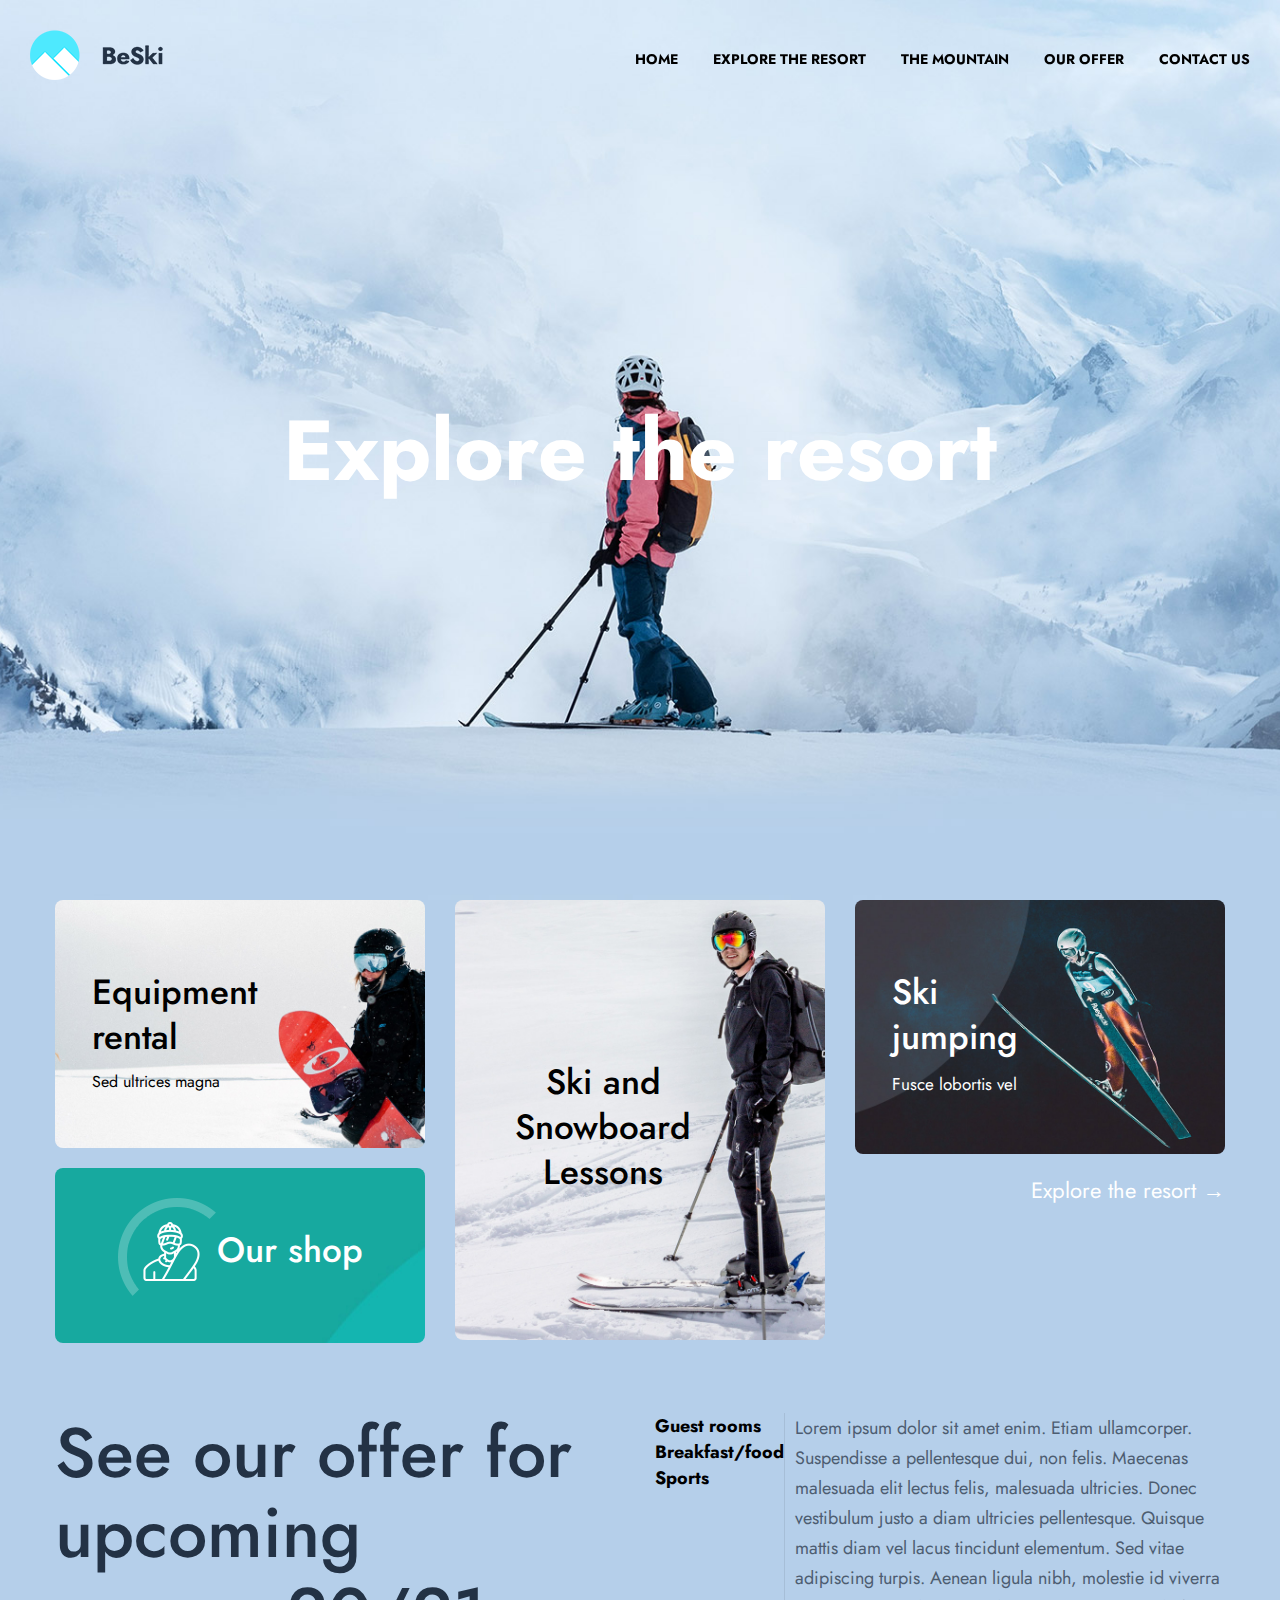
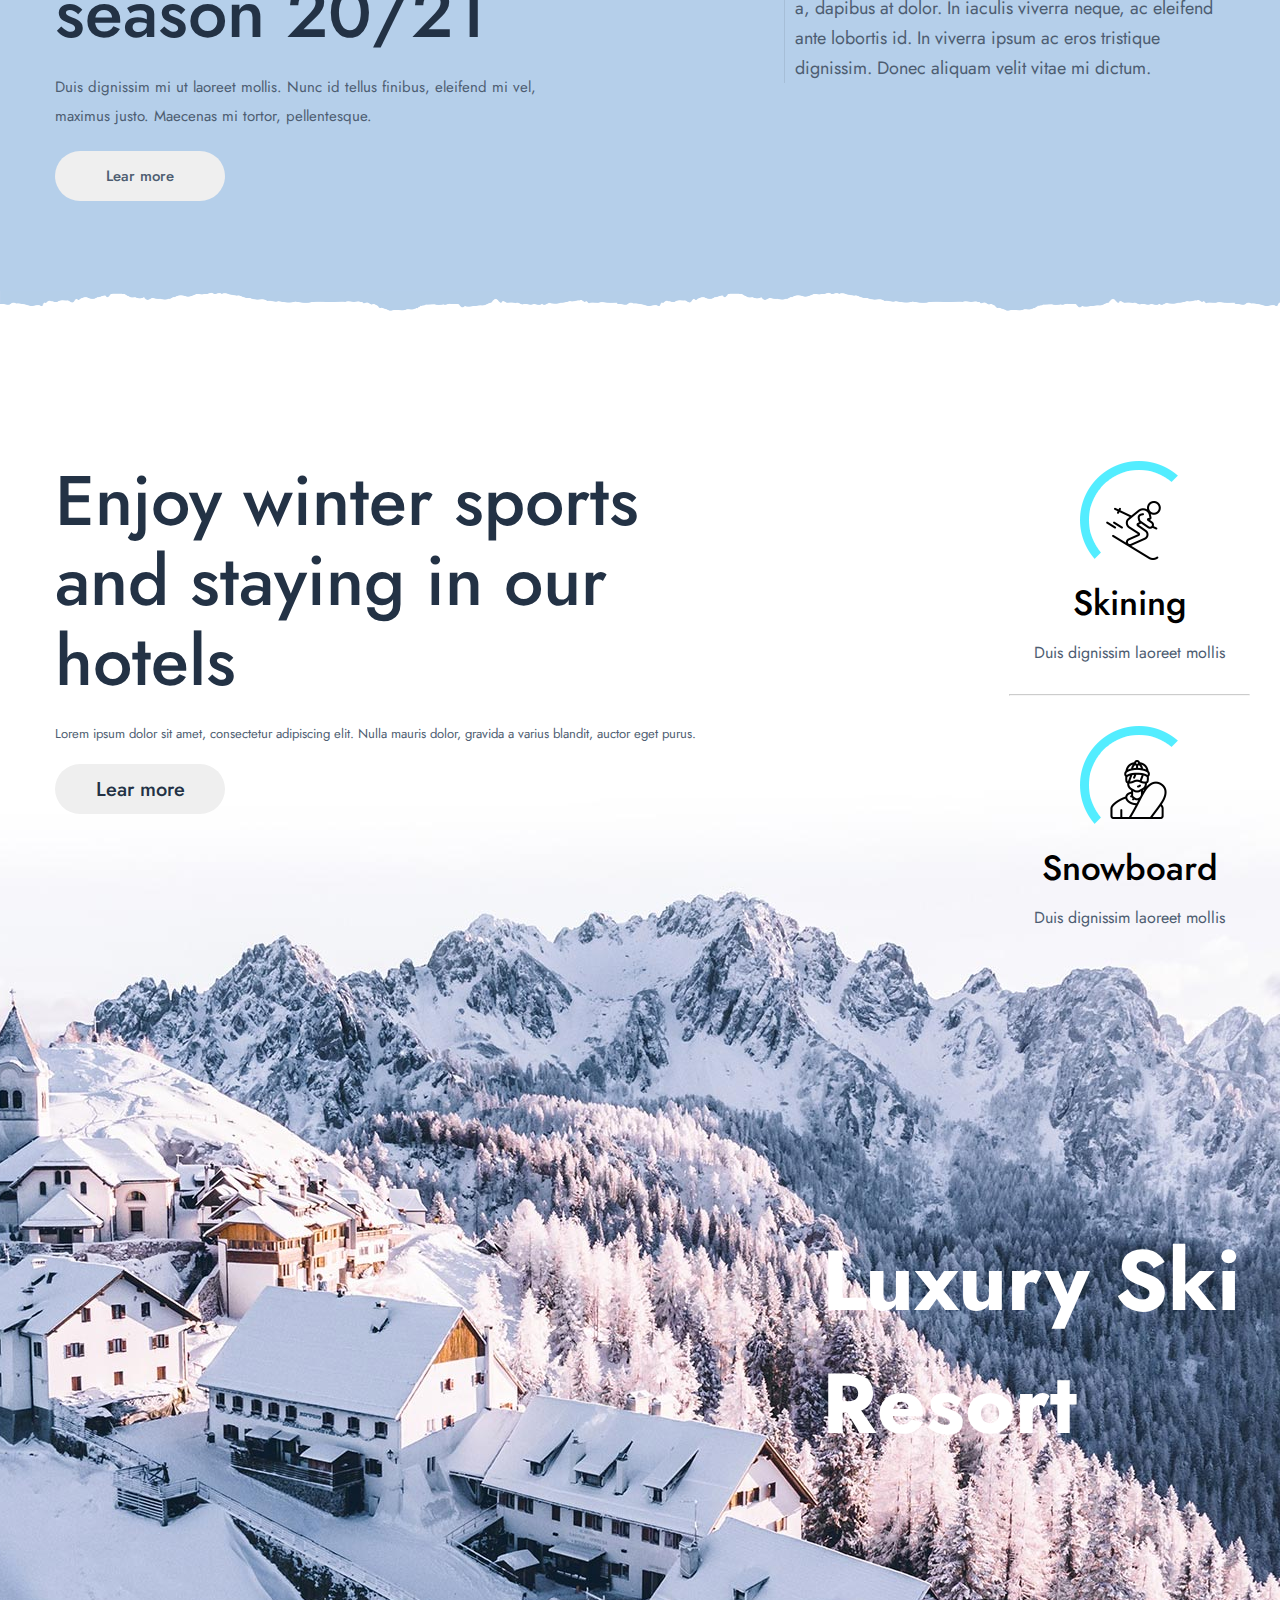
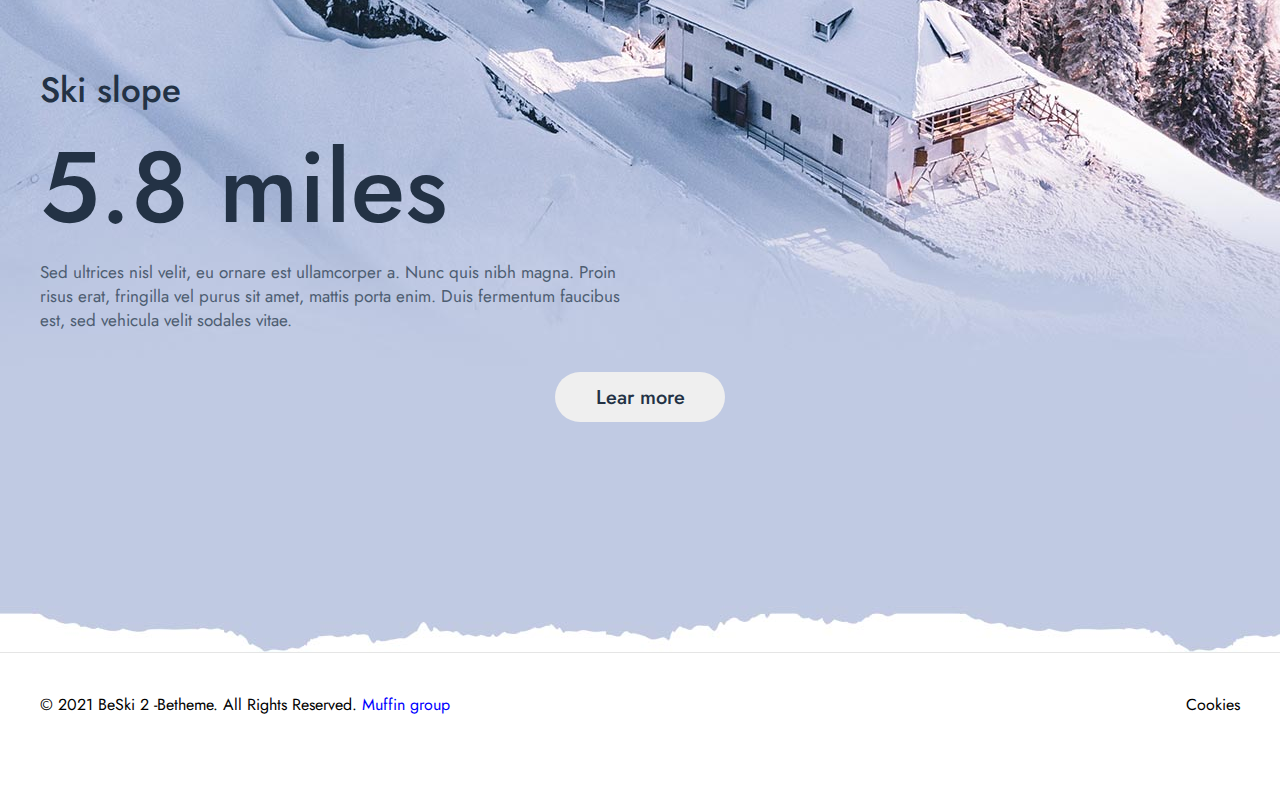
==== index.html @ 16492e91 "first commit" ====
<!DOCTYPE html>
<html lang="en">

<head>
    <meta charset="UTF-8">
    <meta http-equiv="X-UA-Compatible" content="IE=edge">
    <!-- <meta name="viewport" content="width=device-width, initial-scale=1.0"> -->
    <!-- <meta name="viewport" content="width=1220px"> -->
    <meta name="viewport" content="width=device-width">
    <link rel="stylesheet" href="style.css">
    <link href="https://fonts.googleapis.com/css2?family=Jost:wght@400;500;700&display=swap" rel="stylesheet">
    <title>SkiPoject</title>
</head>

<body class="body">

    <!-- --------------------------------- Start screen + header ----------------------------------------------------------  -->
    <div class="star-screen ">
        <header class="header">
            <div class="header__box">
                <a href="" class="header__logo"><img src="/logo/ski2.png" alt="logo"></a>
                <div class="header__burger">
                    <span></span>
                </div>
                <div class="header__menu">
                    <nav class="menu__body">
                        <ul class="menu__list">
                            <li>
                                <a href="" class="menu__link">
                                    <span>HOME</span>
                                </a>
                            </li>
                            <li>
                                <a href="" class="menu__link">
                                    <span>EXPLORE THE RESORT</span>
                                </a>
                            </li>
                            <li>
                                <a href="" class="menu__link">
                                    <span>THE MOUNTAIN</span>
                                </a>
                            </li>
                            <li>
                                <a href="" class="menu__link">
                                    <span>OUR OFFER</span>
                                </a>
                            </li>
                            <li>
                                <a href="" class="menu__link">
                                    <span>CONTACT US</span>
                                </a>
                            </li>
                        </ul>
                    </nav>

                </div>

            </div>
            <div class="body_overlay" style="display: block;"></div>
        </header>
        <div class="start-screen__title">
            <h1>Explore the resort</h1>
        </div>
    </div>
    <!-- --------------------------------- Start screen + header END ----------------------------------------------------------  -->
    <!-- /* --------------------- First blok section------------------- */ -->
    <main class="page">
        <div class="container">
            <div class="container__flex">
                <div class="thre-blok">
                    <div class="thre-blok__colum">
                        <div class="rental-blok">
                            <div class="rental__link">
                                <a href="http://" class="link color-black">Equipment <br> rental</a>
                            </div>
                            <div class="rental_text">Sed ultrices magna</div>
                        </div>
                        <div class="blok-shop">
                            <div class="shop__logo">
                                <img src="/logo/ski2-home-icon1.png" alt="" class="logo__img">
                            </div>
                            <div class="shop__link ">
                                <a href="http://" class="link color-white">Our shop</a>
                            </div>
                        </div>
                    </div>
                    <div class="thre-blok__colum">
                        <div class="lesson-blok">
                            <div class="lesson__link"><a href="http://" class="link color-black">
                                    <div> Ski and <br> Snowboard <br> Lessons</div>
                                </a></div>
                        </div>
                    </div>
                    <div class="thre-blok__colum">
                        <div class="blok-jumping">
                            <div class="jumping__link">
                                <a href="http://" class="link color-white">Ski <br> jumping</a>
                            </div>
                            <div class="jumping_text color-white">Fusce lobortis vel</div>
                        </div>
                        <div class="blok-resort">
                            <div class="resort__link ">
                                <a href="http://" class="color-white str2192">Explore the resort</a>
                            </div>
                        </div>
                    </div>
                </div>
            </div>

            <!-- /* --------------------- First blok section END------------------- */ -->

            <!-- ---------------------------------------------Second blok ------------------------------------- -->
            <div class="offer-blok">
                <div class="container__flex">
                    <div class="thre-blok">
                        <div class="thre-blok__colum">

                            <div class="offer-item">
                                <div class="offer__h2">
                                    See our offer for upcoming season 20/21
                                </div>

                                <span>Duis dignissim mi ut laoreet mollis. Nunc id tellus finibus, eleifend mi vel,
                                    maximus
                                    justo. Maecenas mi tortor, pellentesque.</span>
                                <div><button class="offer__button"> <span>Lear more</span> </button></div>
                            </div>
                        </div>
                        <div class="thre-blok__colum">
                            <div class="offer__list-blok">
                                <div class="offer__list">
                                    <ul class="list">

                                        <li>
                                            Guest rooms
                                        </li>

                                        <li>Breakfast/food</li>
                                        <li> Sports</li>
                                    </ul>
                                </div>

                                <div class="offer__info">
                                    <div class="info-text">Lorem ipsum dolor sit amet enim. Etiam
                                        ullamcorper. Suspendisse a pellentesque dui, non
                                        felis. Maecenas malesuada elit lectus felis, malesuada ultricies.

                                        Donec vestibulum justo a diam ultricies pellentesque. Quisque mattis diam vel
                                        lacus
                                        tincidunt elementum. Sed vitae adipiscing turpis. Aenean ligula nibh, molestie
                                        id
                                        viverra a, dapibus at dolor. In iaculis viverra neque, ac eleifend ante lobortis
                                        id.
                                        In
                                        viverra ipsum ac eros tristique dignissim. Donec aliquam velit vitae mi dictum.
                                    </div>
                                </div>
                            </div>
                        </div>
                    </div>
                </div>
            </div>
            <!-- ---------------------------------------------Second blok END ------------------------------------- -->


        </div>

    </main>
    <div class="gorisont"> </div>
    <!-- ------------------------third blok--------------------- -->
    <div class="full__screen-section">
        <main class="about-page">
            <div class="container">
                <div class="cotainer__flex">
                    <div class="about-blok">
                        <div class="two-blok">
                            <div class="two-blok__colum-first">
                                <div class="about-item">
                                    <div class="offer__h2">
                                        Enjoy winter sports and staying in our hotels
                                    </div>
                                    <span>Lorem ipsum dolor sit amet, consectetur adipiscing elit. Nulla mauris dolor,
                                        gravida a varius blandit, auctor eget purus.</span>
                                    <div><button class="offer__button"> <span>Lear more</span> </button></div>
                                </div>
                            </div>
                            <div class="two-blok__colum">

                                <div class="skining-item">
                                    <div class="skining__logo">
                                        <img src="/logo/ski2-mountain-skining.png" alt="">
                                    </div>
                                    <div class="skining-title">
                                        <div>
                                            <h3>Skining</h3>
                                        </div>
                                    </div>
                                    <div class="skining-tekst">
                                        <p>Duis dignissim laoreet mollis</p>
                                    </div>
                                </div>
                                <div>
                                    <hr class="" style="margin: 30px -25px;background-color:#f2f3f4;opacity: 50%;">
                                </div>

                                <div class="snowboard-item">
                                    <div class="snowboard__logo">
                                        <img src="/logo/ski2-mountain-snowboard.png" alt="">
                                    </div>
                                    <div class="snowboard-title">
                                        <div>
                                            <h3>Snowboard</h3>
                                        </div>
                                    </div>
                                    <div class="snowboard-tekst">
                                        <p>Duis dignissim laoreet mollis</p>
                                    </div>
                                </div>

                            </div>
                        </div>

                    </div>
        </main>
        <!-- ------------------------third blok END--------------------- -->


        <div class="container">
            <div class="container__flex">
                <div class="full-screen__title">
                    <h2>Luxury Ski <br> Resort</h2>
                </div>
                <div class="full__screen-info">
                    <p class="title">Ski slope</p>
                    <p class="miles">5.8 miles</p>
                    <div class="full__screen-text">
                        <p>Sed ultrices nisl velit, eu ornare est ullamcorper a. Nunc quis nibh
                            magna. Proin risus erat, fringilla vel purus sit amet, mattis porta enim. Duis fermentum
                            faucibus est, sed vehicula velit sodales vitae.</p>
                    </div>
                </div>
                <div class="button-box"><button class="full__screen-button"> <span>Lear more</span> </button></div>
            </div>
        </div>

    </div>
    <footer class="footer">

        <div class="container">
            <div class="container__flex">
                <div class="footer-content">
                    <div class="footer-info">© 2021 BeSki 2 -Betheme. All Rights Reserved. <a style="color: blue;"
                            href="http://">Muffin
                            group</a> </div>
                    <div class="footer-link"><a style="color: black;" href="http://">Cookies</a></div>
                </div>
            </div>
        </div>
        </div>
    </footer>

    <script src="https://code.jquery.com/jquery-3.4.1.slim.min.js"></script>
    <script src="/script.js"></script>
</body>

</html>
---- style.css ----
/*--------------------------------- Start screen + header ---------------------------------------------------------- */
* {
    padding: 0;
    margin: 0;
    font-family: "Jost", sans-serif;
}
a {
    text-decoration: none;
    color: black;
}
li {
    list-style: none;
    font-size: 18px;
    font-weight: 700;
}
.body {
    position: relative;
    left: 0px;
    transition: all 0.3s ease 0s;
}
.main {
}
.star-screen {
    display: flex;
    flex-direction: column;
    max-width: 100%;
    min-height: 100vh;
    background-image: url(/image/ski2-slider-bg.jpg);
    background-repeat: no-repeat;
    background-position: center bottom;
    background-size: cover;
    z-index: 20;
}
.header {
    position: fixed;
    width: 100%;
}
.header__box {
    display: flex;
    align-items: center;
    justify-content: space-between;
    padding: 30px 30px 0px 30px;
    align-items: center;
}
.header__logo {
}
.header__menu {
}
.menu__list li {
    display: inline;
}

.menu__list li span {
    padding-left: 30px;
    font-size: 14px;
    font-weight: bold;
}

h1 {
    text-align: center;
    color: white;
    font-family: "Jost", sans-serif;
    font-size: 85px;
    font-weight: 700;
}
.start-screen__title {
    margin: auto;
}
@media (max-width: 1200px) {
    .header__burger {
        position: fixed;
        width: 30px;
        height: 20px;
        z-index: 1;
        left: 90%;
    }

    .header__burger span {
        position: absolute;
        background-color: rgb(8, 1, 1);
        left: 0;
        width: 100%;
        height: 2px;
        top: 9px;
        transition: all 0.3s ease 0s;
    }
    .header__burger:before,
    .header__burger:after {
        content: "";
        background-color: rgb(8, 1, 1);
        position: absolute;
        width: 100%;
        height: 2px;
        left: 0;
        transition: all 0.3s ease 0s;
    }
    .header__burger:before {
        top: 0;
    }
    .header__burger:after {
        bottom: 0;
    }
    .header__burger.active span {
        transform: scale(0);
    }

    .header__burger.active:before {
        transform: rotate(45deg);
        top: 9px;
    }
    .header__burger.active:after {
        transform: rotate(-45deg);
        bottom: 9px;
    }
    /* --------------------- */
    .header__menu {
        position: fixed;
        top: 0;
        right: -100%;
        width: 250px;
        height: 100%;
        overflow: auto;
        transition: all 0.3s ease 0s;
        background-color: #101924;
        padding: 80px 0px 20px 0px;
    }
    .header__menu.active {
        right: 0;
    }
    .body_overlay.active {
        position: fixed;
        top: 0;
        left: 0;
        width: 100%;
        height: 120%;
        background: rgba(0, 0, 0, 0.6);
        z-index: -1;
    }
    .body.active {
        left: -125px;
        transition: all 0.3s ease 0s;
    }
    .menu__list {
        display: flex;
        flex-direction: column;
    }
    a {
        text-decoration: none;
        color: white;
    }
    .menu__list li {
        margin: 0px 0px 20px 0px;
        border-bottom: 1px solid rgba(255, 255, 255, 0.03);
    }
    .menu__link {
    }
}
/* ------------------------------------Start screen + header END ---------------------------------------------------------- */

/* --------------------- First blok section------------------- */
a {
    text-decoration: none;
}

.page {
    background-color: #b5cfea;
}
.container {
    max-width: 1200px;
    margin: 0 auto;
}
@media (max-width: 1240px) {
    .container {
        max-width: 940px;
    }
}
@media (max-width: 960px) {
    .container {
        max-width: 710px;
    }
}
@media (max-width: 767px) {
    .container {
        max-width: none;
    }
}
.container__flex {
    padding-bottom: 70px;
    display: flex;
    flex-direction: column;
}
@media (max-width: 767px) {
    .thre-blok {
        flex-wrap: wrap;
    }
}
@media (min-width: 767px) {
    .thre-blok {
        flex: 0 1 33.333%;
    }
}
.thre-blok {
    display: flex;
}
.thre-blok__colum {
    flex: 0 1 100%;
    padding: 0px 15px;
}

.rental-blok {
    background-image: url(/image/ski2-home-pic1.jpg);
    background-repeat: no-repeat;
    background-position: center;
    padding: 70px 30% 55px 10%;
    border-radius: 8px;
    background-size: cover;
}
.rental__link {
}
.rental_text {
    margin-top: 10px;
}
.blok-shop {
    background-image: url(/image/ski2-home-pic4.jpg);
    background-repeat: no-repeat;
    background-position: center;
    padding: 30px 15% 40px;
    border-radius: 8px;
    margin-top: 20px;
    display: flex;
    justify-content: center;
    align-items: center;
}
.shop__logo {
}
.logo__img {
}
.shop__link {
}
.lesson-blok {
    background-image: url(/image/ski2-home-pic2.jpg);
    background-repeat: no-repeat;
    background-position: center;
    padding: 160px 30% 145px 10%;
    border-radius: 8px;
    background-size: cover;
}
@media (max-width: 767px) {
    .lesson-blok {
        margin: 15px 0px;
    }
}
.lesson__link div {
    text-align: center;
}

.blok-jumping {
    background-image: url(/image/ski2-home-pic3.jpg);
    background-repeat: no-repeat;
    background-position: center;
    padding: 70px 30% 55px 10%;
    border-radius: 8px;
    background-size: cover;
}
.jumping__link {
}
.jumping_text {
    font-size: 17px;
    line-height: 29px;
    font-weight: 400;
    margin-top: 10px;
}
.blok-resort {
    margin-top: 20px;
    display: flex;
    justify-content: flex-end;
}
@media (max-width: 767px) {
    .blok-resort {
        justify-content: center;
    }
}

.resort__link {
}
.str2192 {
    font-size: 22px;
    color: white;
}
a.str2192:after {
    content: " \2192";
}

.link {
    font-size: 35px;
    line-height: 45px;
    font-weight: 500;
}
.color-black {
    color: black;
}
.color-white {
    color: white;
}
/* --------------------- First blok section END------------------- */

/* --------------- */

.offer-item {
    flex-basis: 50%;
    padding-right: 40px;
}
.offer__h2 {
    font-size: 70px;
    font-weight: 500;
    line-height: 80px;
    color: #233245;
    margin-bottom: 20px;
}
.about-item span {
    margin: 0 0 15px;
    font-size: 13px;
    font-weight: 400;
    color: #4d5d71;
}
@media (max-width: 767px) {
    .offer__h2 {
        font-size: 53px;
    }
}

.offer__button {
    margin: 20px 0;
    height: 50px;
    width: 170px;
    border-radius: 35px;
    border-color: transparent;
}
.offer__button span {
    margin: 20px 0;
    font-size: 20px;
    font-weight: 500;
    color: #233245;
}
.offer-item span {
    font-size: 15px;
    color: #4d5d71;
    line-height: 29px;
}
.offer__list-blok {
    display: flex;
    justify-content: space-between;
    flex-basis: 50%;
}
@media (max-width: 767px) {
    .offer__list-blok {
        display: flex;
        flex-direction: column;
    }
    .offer__list {
        display: flex;
        justify-content: center;
        text-align: center;
    }
    .list > li {
        padding: 20px 0;
        border-top: 1px solid rgba(0, 0, 0, 0.08);
    }
    .list:last-child {
        border-bottom: 1px solid rgba(0, 0, 0, 0.08);
    }
}

.offer__info {
    padding-right: 1px;
}

.info-text {
    border-left: 1px solid rgba(0, 0, 0, 0.08);
    padding-left: 10px;
    line-height: 30px;
    font-size: 18px;
    color: #4d5d71;
}

.gorisont {
    flex-direction: column;
    max-width: 100%;
    height: 20px;
    background-image: url(/logo/ski2-sep1.png);
    background-repeat: no-repeat;
    background-position: center bottom;
    background-size: 100% 100%;
}

/* ------------------------------------------------ */
.about-blok {
    padding-top: 40px;
    margin-bottom: 40px;
}
.two-blok {
    display: flex;
    justify-content: space-between;
    padding-bottom: 250px;
}
@media (max-width: 767px) {
    .two-blok {
        display: flex;
        justify-content: space-between;
        flex-wrap: wrap;
        padding-bottom: 20px;
    }
}

.two-blok__colum {
    padding: 0px 15px;
    display: flex;
    flex-direction: column;
    justify-content: space-between;
}
@media (max-width: 767px) {
    .two-blok__colum {
        margin: auto;
    }
}
.two-blok__colum p {
    font-size: 100%;
    color: #4d5d71;
    text-align: center;
}
.snowboard-item,
.skining-item {
    display: flex;
    flex-direction: column;
    justify-content: center;
    align-items: center;
}
@media (max-width: 767px) {
    .snowboard-item,
    .skining-item {
        display: flex;
        flex-direction: column;
        justify-content: center;
        align-items: center;
    }
}

.two-blok__colum-first {
    flex-basis: 60%;
    padding: 0px 15px;
}
@media (max-width: 767px) {
    .two-blok__colum-first {
        flex-basis: 100%;
        padding: 0px 15px;
        text-align: left;
    }
}
.about-item {
    flex-basis: 50%;
    padding-right: 40px;
}

h3 {
    margin: 15px 0;
    font-size: 35px;
    line-height: 45px;
    font-weight: 500;
    letter-spacing: 0px;
}
/* ------------------------------------------------ */
.full__screen-section {
    display: flex;
    flex-direction: column;
    max-width: 100%;
    padding-top: 110px;
    padding-bottom: 140px;
    background-image: url(/image/ski2-sectionbg2.jpg);
    background-repeat: no-repeat;
    background-position: center bottom;
    z-index: 20;
}
@media (max-width: 767px) {
    .full__screen-section {
        text-align: center;
    }
    .full-screen__title {
        margin: 100px auto;
    }
    .full__screen-text {
        margin: auto;
    }
}
h2 {
    /* text-align: center; */
    color: white;
    font-family: "Jost", sans-serif;
    font-size: 85px;
    font-weight: 700;
}
.full-screen__title {
    align-self: flex-end;
}
.full__screen-info {
    /* display: flex; */
    /* flex-direction: column; */
}
.full__screen-text {
    width: 50%;
}
.full__screen-info p.title {
    font-size: 35px;
    font-weight: 500;
    color: #233245;
}
.full__screen-info p.miles {
    font-size: 100px;
    font-weight: 500;
    color: #233245;
}
.full__screen-text p {
    color: #4d5d71;
    font-size: 17px;
    font-weight: 400;
}
.full__screen-button {
    margin: 20px 0;
    height: 50px;
    width: 170px;
    border-radius: 35px;
    border-color: transparent;
}
.full__screen-button span {
    margin: 20px 0;
    font-size: 20px;
    font-weight: 500;
    color: #233245;
}
.button-box {
    align-self: center;
}
.full__screen-info {
    margin: 200px 0 20px 0;
}

/* ----------------------------------------------- footer ------------------------------------------ */
.footer {
    padding-top: 40px;
    border-top: 1px solid rgba(0, 0, 0, 0.1);
}

.footer-content {
    display: flex;
    flex-direction: row;
    justify-content: space-between;
}
@media (max-width: 767px) {
    .footer-info {
        flex-basis: 100%;
        text-align: center;
    }
    .footer-link {
        text-align: center;
        flex-basis: 100%;
    }
    .footer-content {
        display: flex;
        flex-direction: row;
        flex-wrap: wrap;
        justify-content: space-between;
    }
}

.footer-info {
}
.footer-link {
}
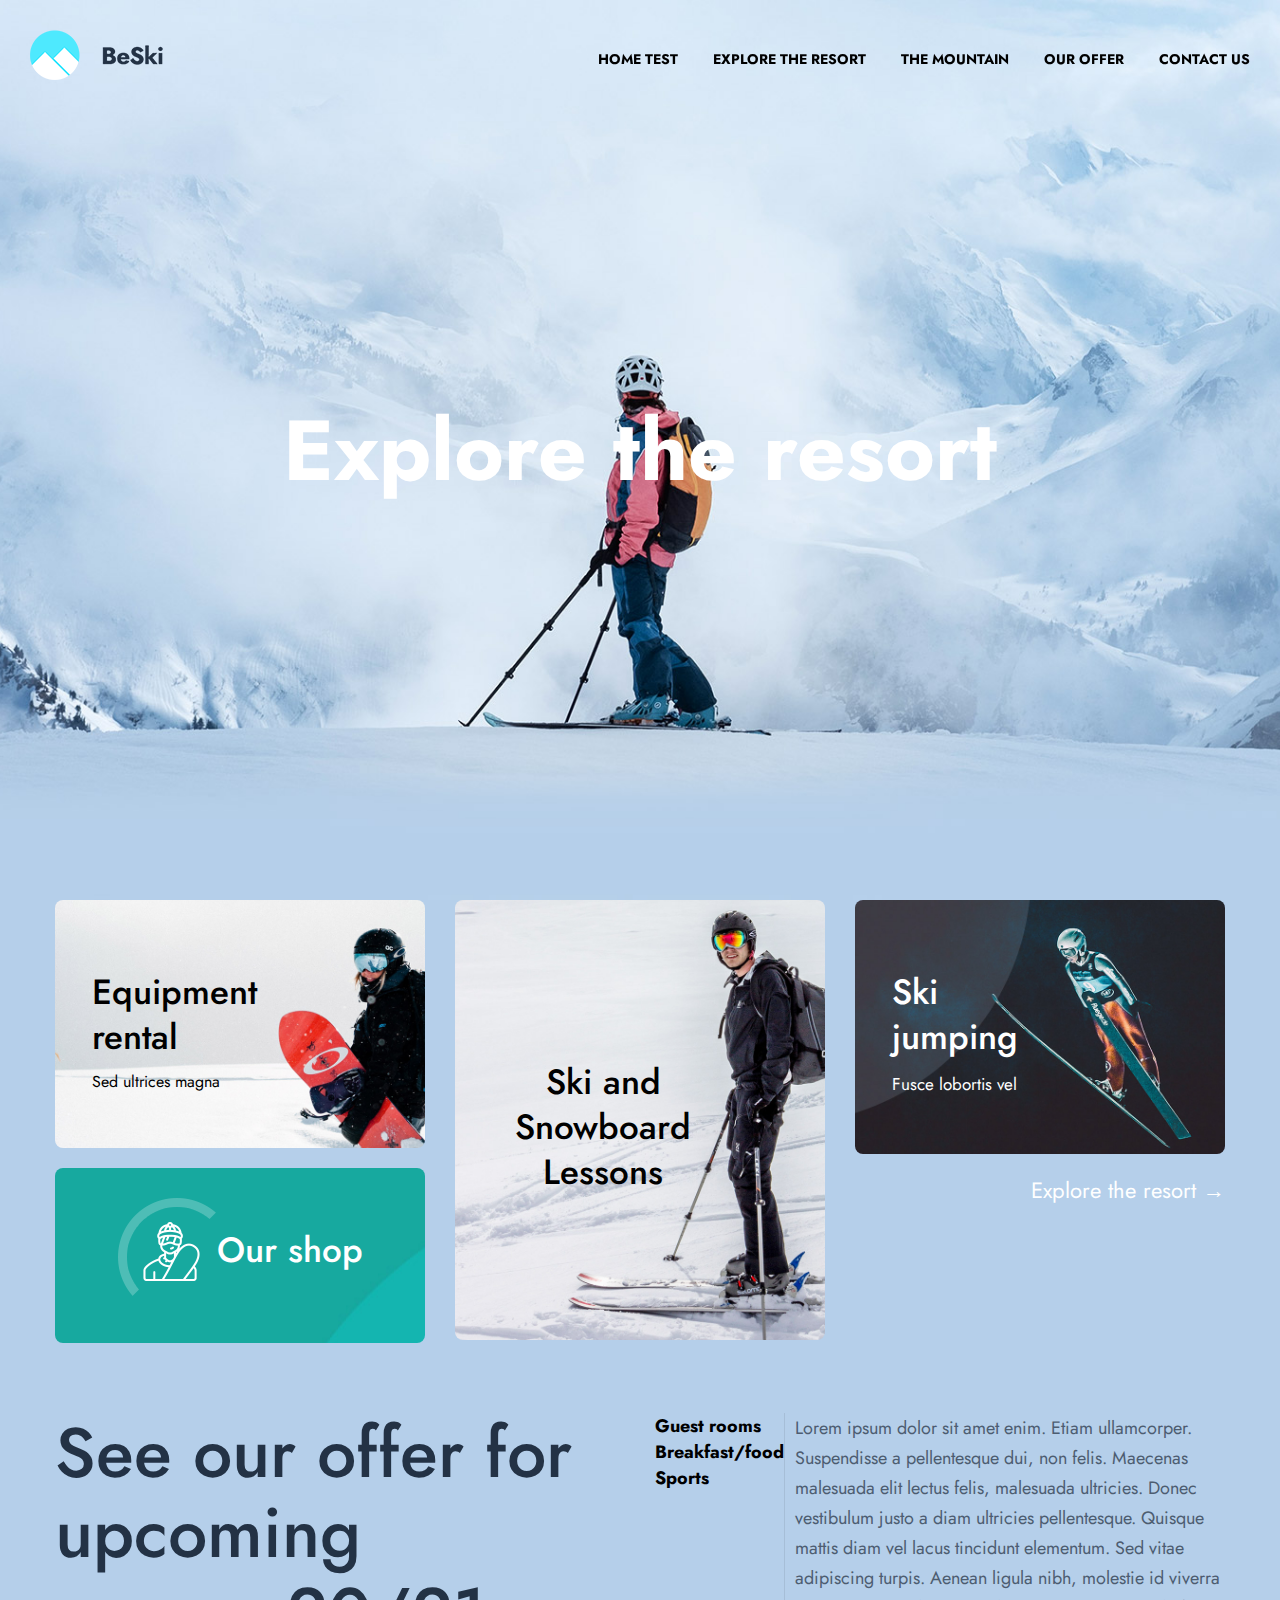
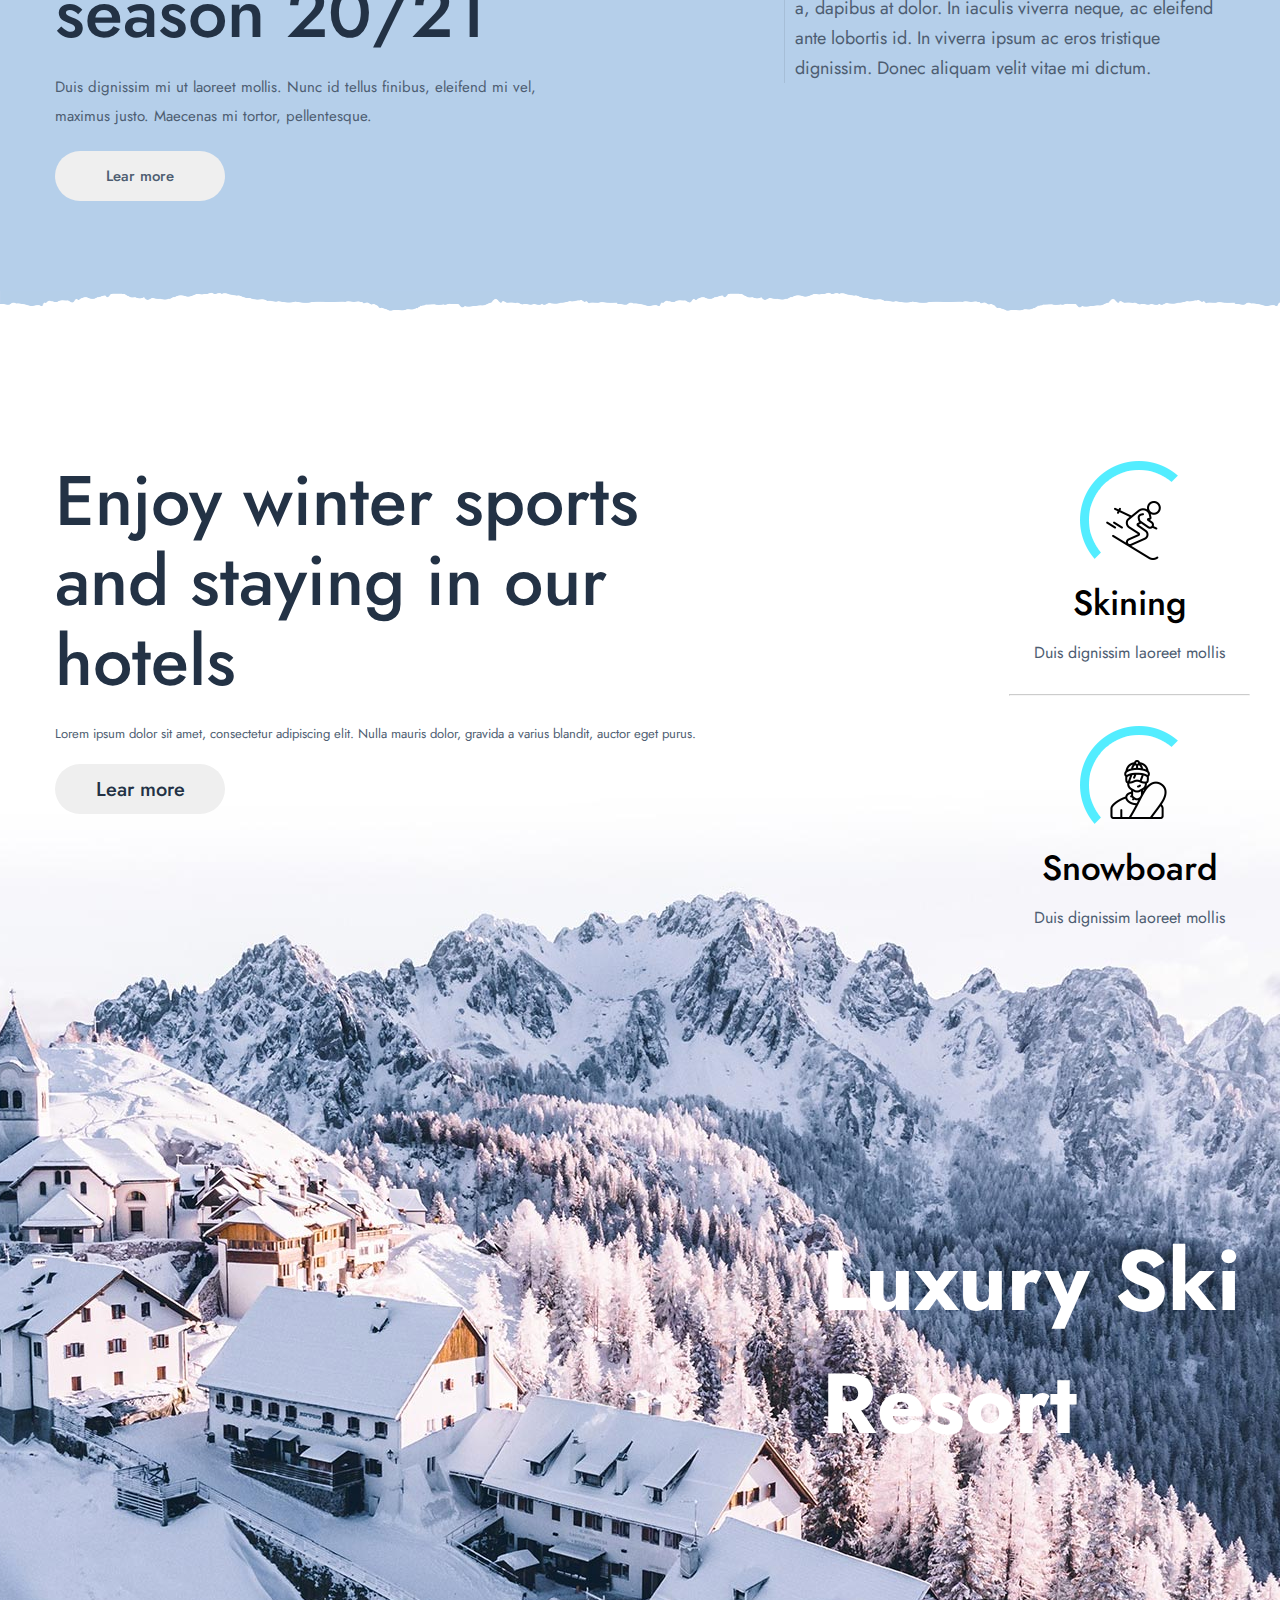
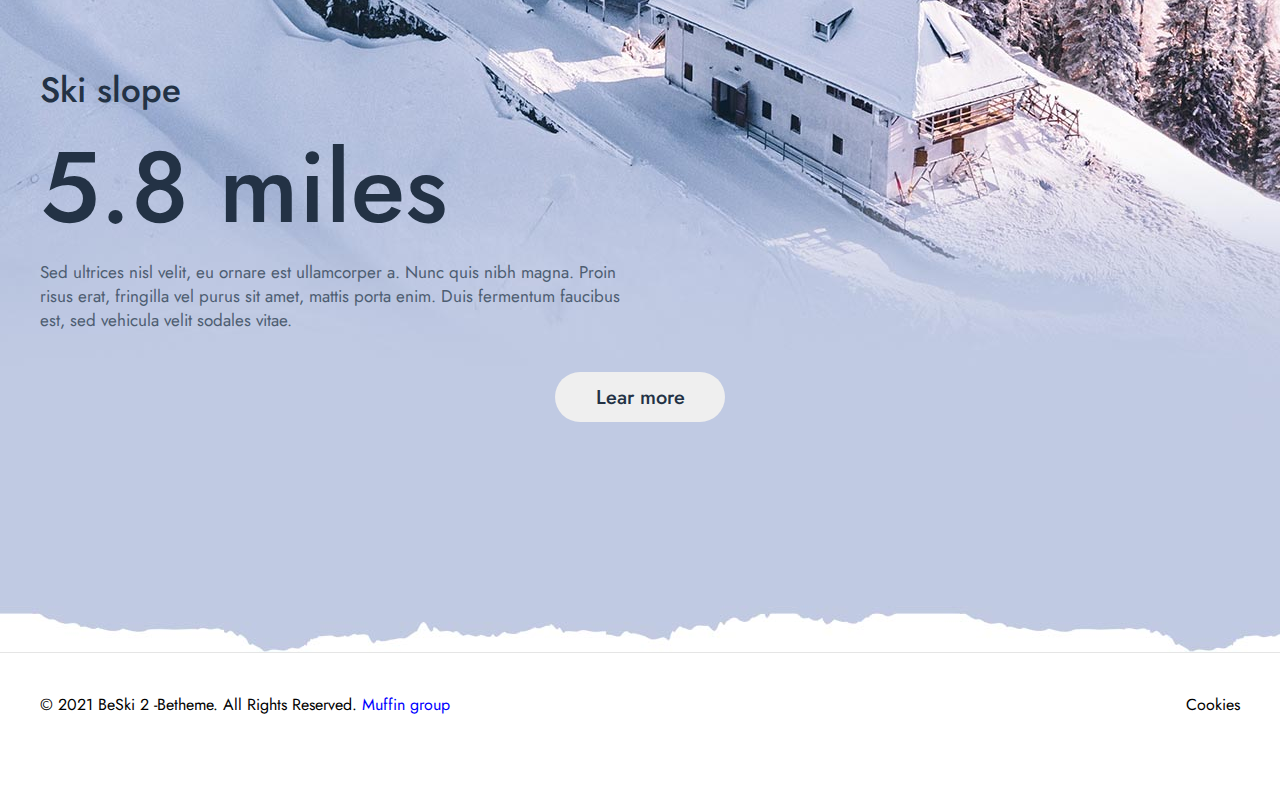
==== commit 33daac2b: "page test2" ====
--- a/index.html
+++ b/index.html
@@ -27,7 +27,7 @@
                         <ul class="menu__list">
                             <li>
                                 <a href="" class="menu__link">
-                                    <span>HOME</span>
+                                    <span>HOME TEST</span>
                                 </a>
                             </li>
                             <li>
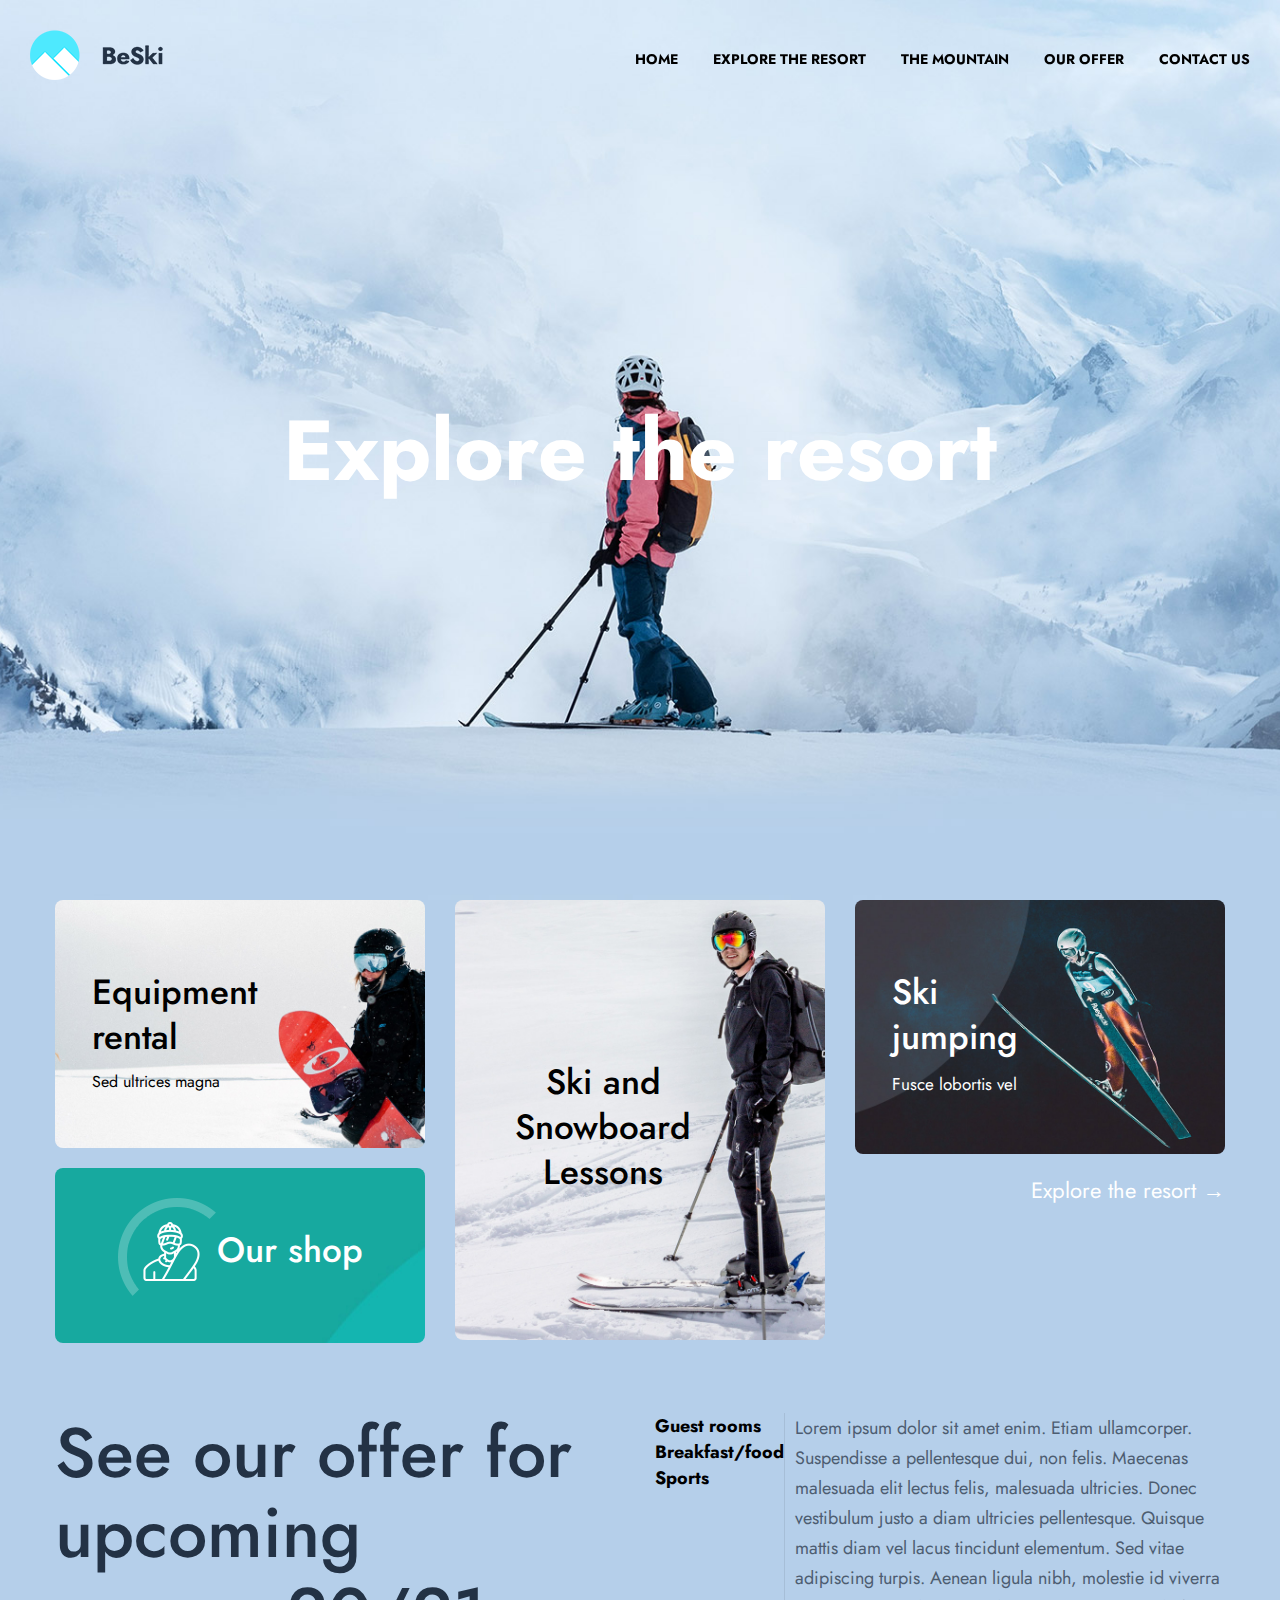
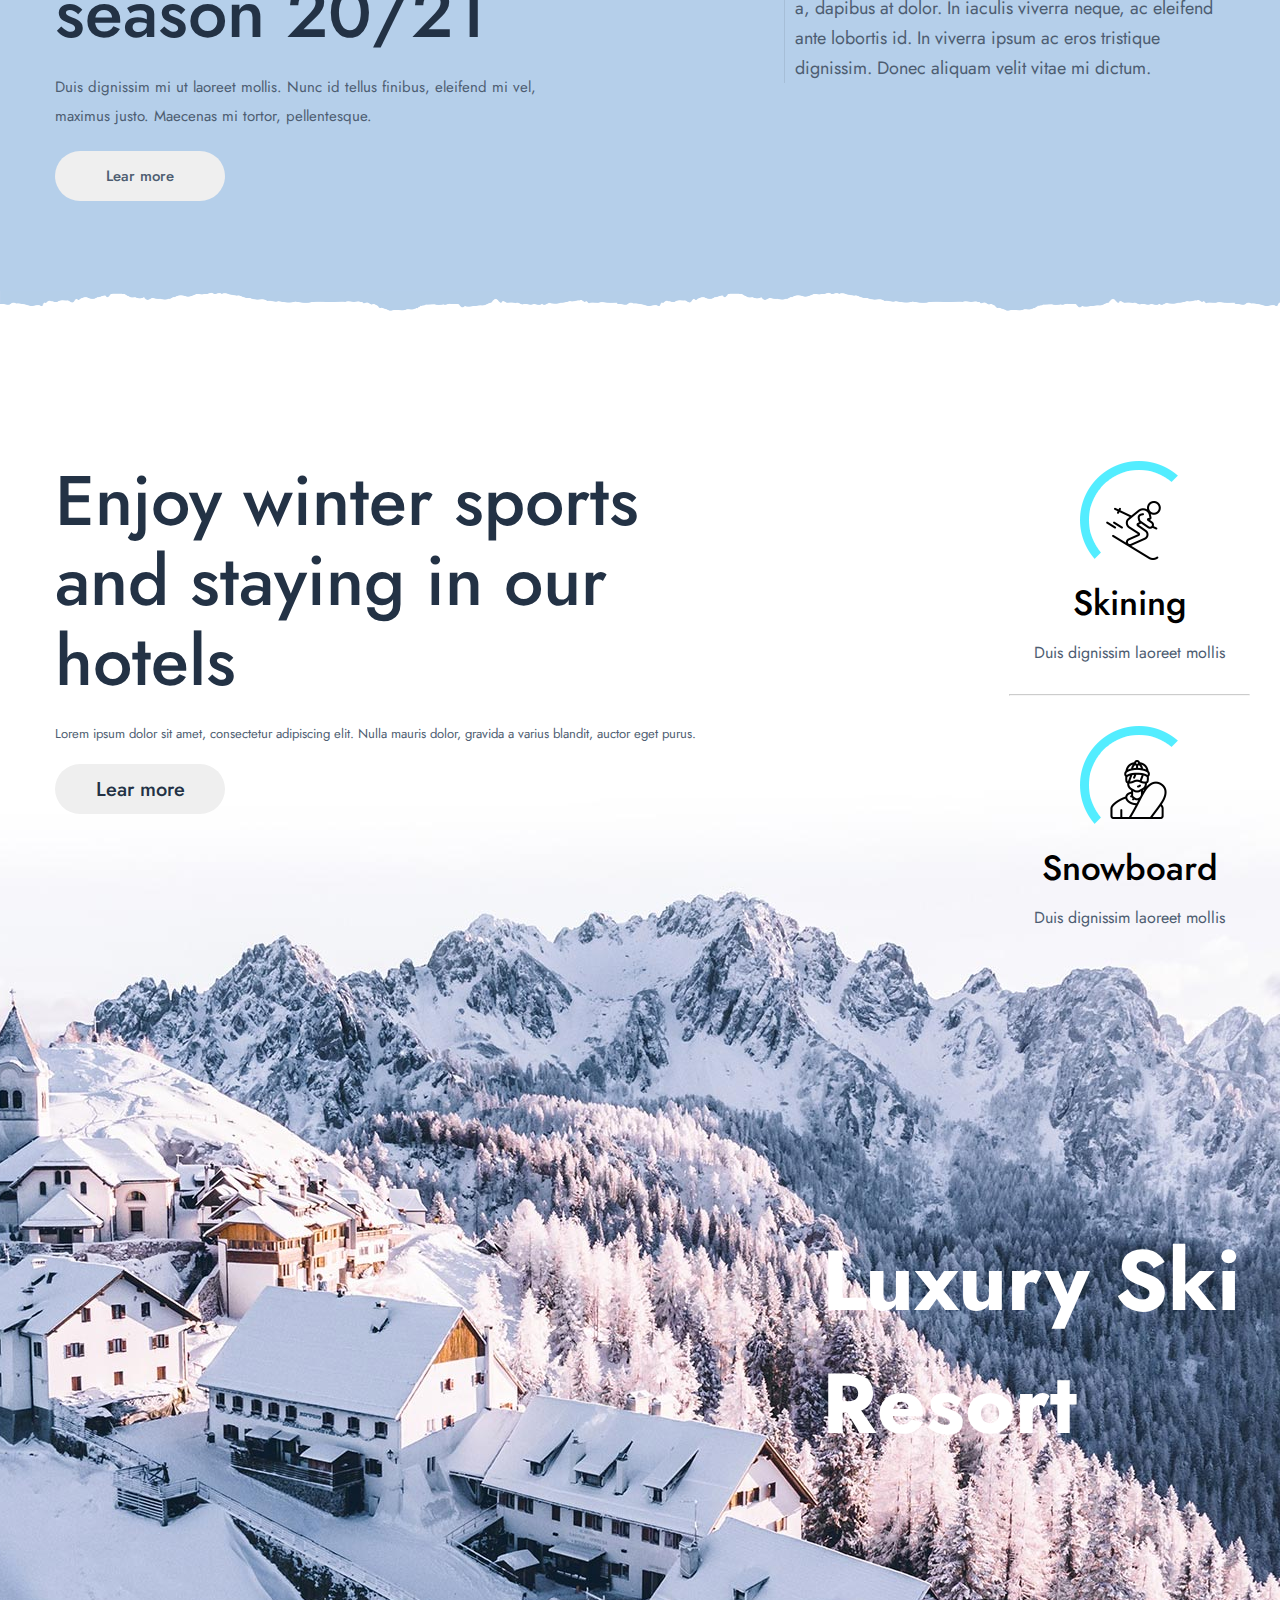
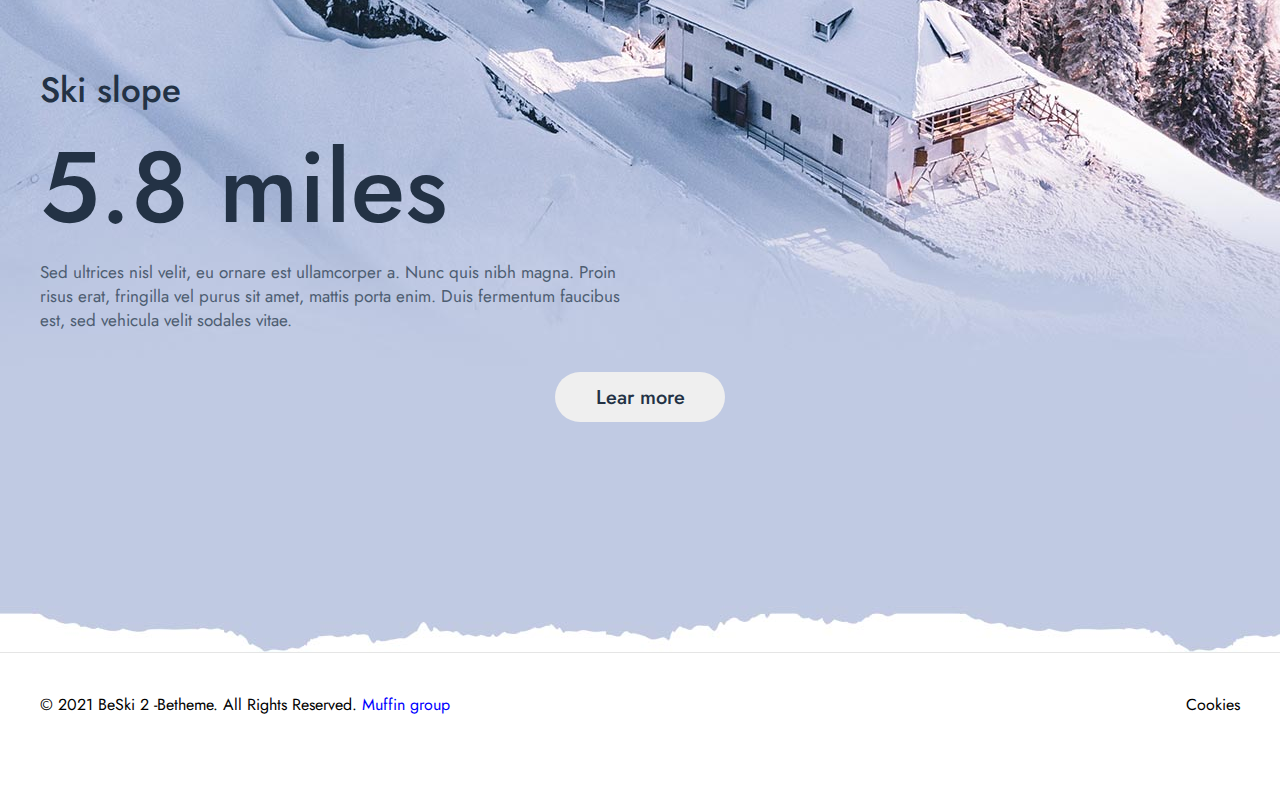
==== commit 5284cdce: "page test4" ====
--- a/index.html
+++ b/index.html
@@ -27,7 +27,7 @@
                         <ul class="menu__list">
                             <li>
                                 <a href="" class="menu__link">
-                                    <span>HOME TEST</span>
+                                    <span>HOME</span>
                                 </a>
                             </li>
                             <li>
--- a/style.css
+++ b/style.css
@@ -25,7 +25,7 @@
     flex-direction: column;
     max-width: 100%;
     min-height: 100vh;
-    background-image: url(/image/ski2-slider-bg.jpg);
+    background-image: url(./image/ski2-slider-bg.jpg);
     background-repeat: no-repeat;
     background-position: center bottom;
     background-size: cover;
